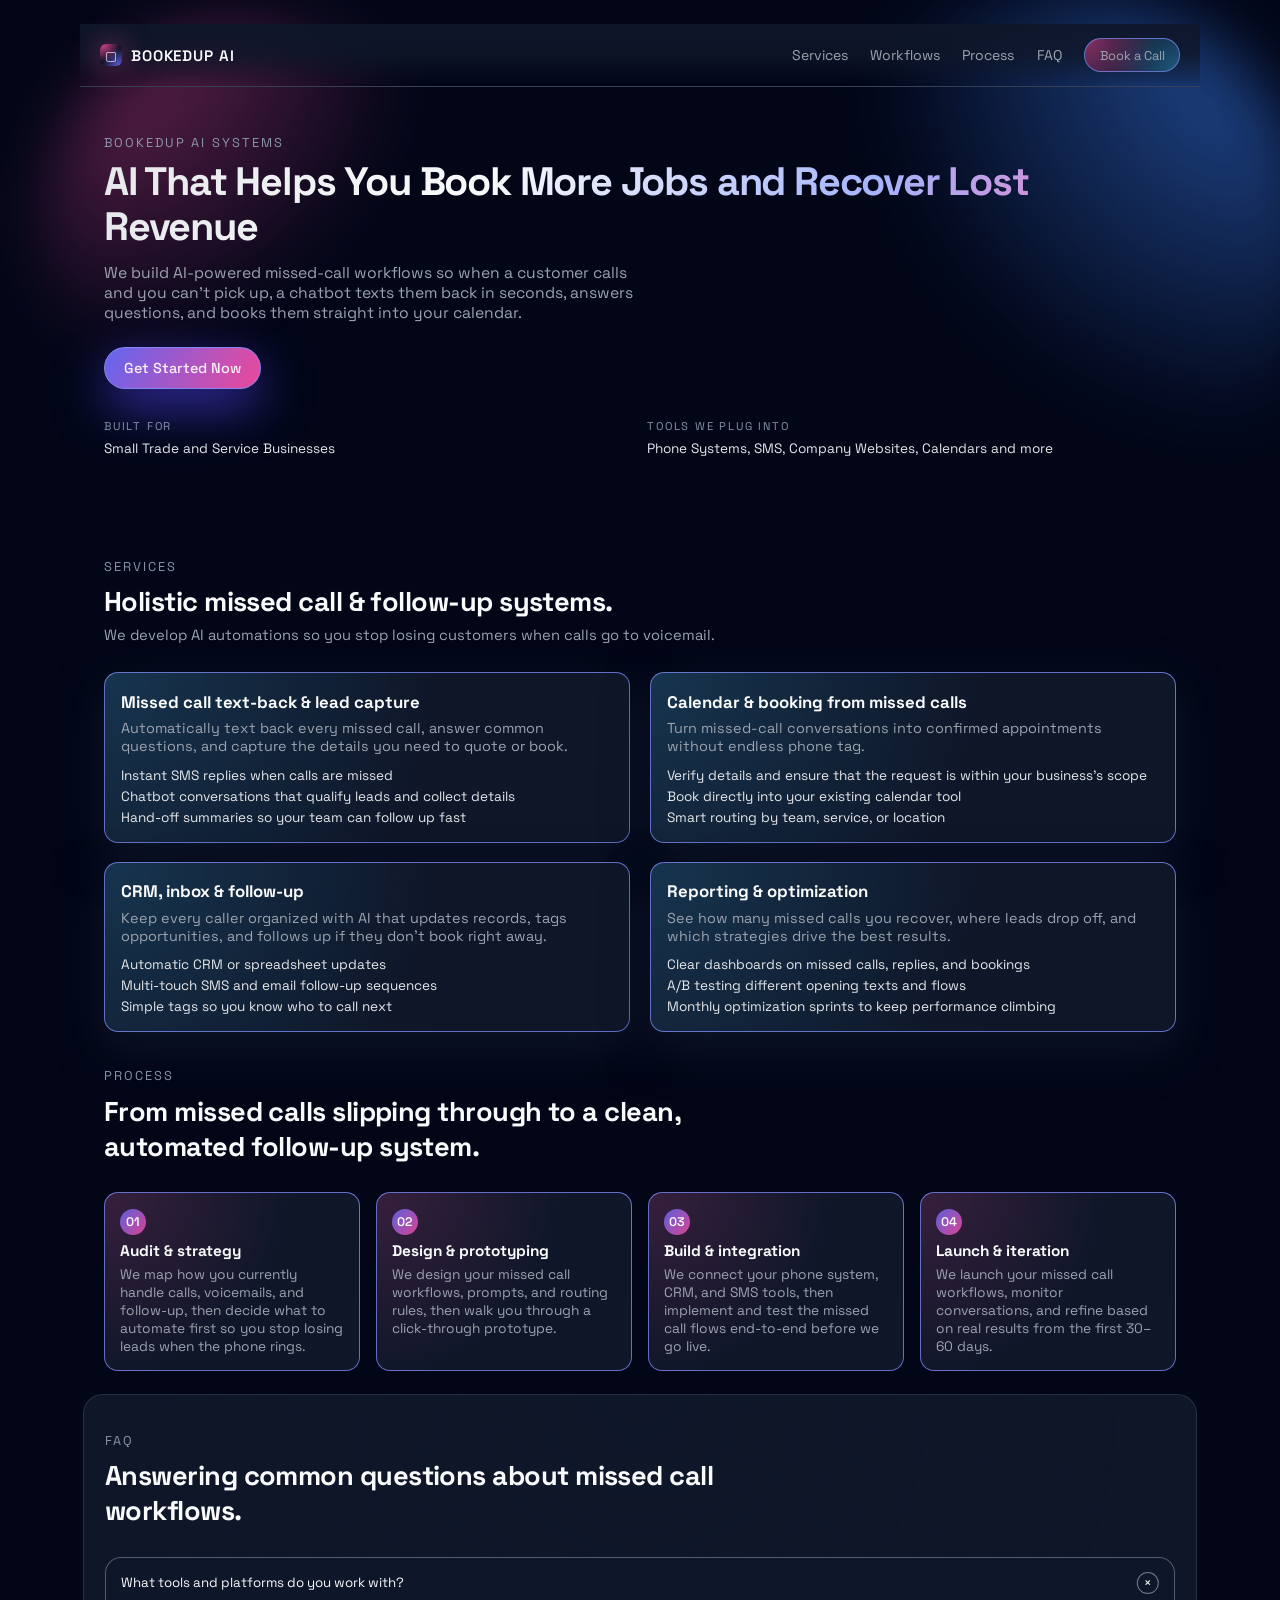
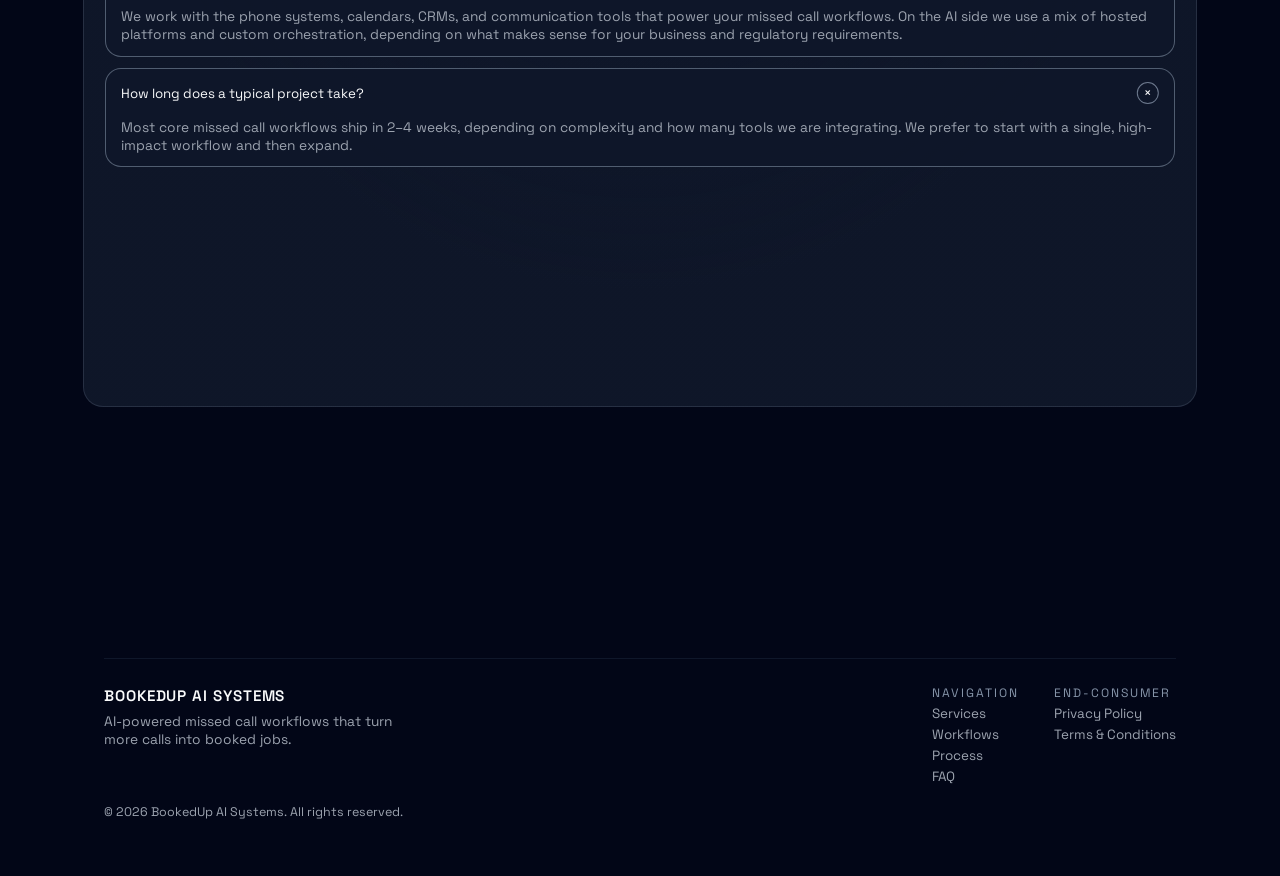
==== index.html @ ad3984df "initial" ====
<!DOCTYPE html>
<html lang="en">
<head>
  <meta charset="UTF-8">
  <title>BookedUp AI Systems | Missed Call Automations for Small Businesses</title>
  <meta name="viewport" content="width=device-width, initial-scale=1.0">
  <meta name="description" content="BookedUp AI Systems builds missed call automations for small businesses. When you miss a call, an AI chatbot texts back in seconds, answers questions, and books the job so you never lose another lead to voicemail.">
  <link rel="preconnect" href="https://fonts.googleapis.com">
  <link rel="preconnect" href="https://fonts.gstatic.com" crossorigin>
  <link href="https://fonts.googleapis.com/css2?family=Space+Grotesk:wght@400;500;600;700&display=swap" rel="stylesheet">
  <link rel="stylesheet" href="styles.css">
  <script src="script.js" defer></script>
</head>
<body>
  <div class="page">
    <header class="site-header">
      <div class="logo">
        <span class="logo-mark">▢</span>
        <span class="logo-text">BookedUp AI</span>
      </div>
      <nav class="site-nav">
        <a href="#services">Services</a>
        <a href="#workflows">Workflows</a>
        <a href="#process">Process</a>
        <a href="#faq">FAQ</a>
        <a href="#contact" class="nav-cta">Book a Call</a>
      </nav>
    </header>

    <main>
      <section class="hero" id="top">
        <div class="hero-bg-orbit orbit-1"></div>
        <div class="hero-bg-orbit orbit-2"></div>
        <div class="hero-content" data-reveal>
          <p class="eyebrow">BookedUp AI Systems</p>
          <h1>AI That Helps You Book More Jobs and Recover Lost Revenue</h1>
          <p class="hero-subtitle">
            We build AI-powered missed-call workflows so when a customer calls and you can't pick up, a chatbot texts them back in seconds, answers questions, and books them straight into your calendar.
          </p>
          <div class="hero-actions">
            <a href="#contact" class="btn primary">Get Started Now</a>
          </div>
          <div class="hero-meta">
            <div>
              <span class="meta-label">Built for</span>
              <span class="meta-value">Small Trade and Service Businesses</span>
            </div>
            <div>
              <span class="meta-label">Tools we plug into</span>
              <span class="meta-value">Phone Systems, SMS, Company Websites, Calendars and more</span>
            </div>
          </div>
        </div>
      </section>

      <section class="section" id="services">
        <div class="section-heading" data-reveal>
          <p class="eyebrow">Services</p>
          <h2>Holistic missed call & follow-up systems.</h2>
          <p class="section-subtitle">
            We develop AI automations so you stop losing customers when calls go to voicemail.
          </p>
        </div>
        <div class="card-grid">
          <article class="card" data-reveal>
            <h3>Missed call text-back & lead capture</h3>
            <p>
              Automatically text back every missed call, answer common questions, and capture the details you need to quote or book.
            </p>
            <ul class="card-list">
              <li>Instant SMS replies when calls are missed</li>
              <li>Chatbot conversations that qualify leads and collect details</li>
              <li>Hand-off summaries so your team can follow up fast</li>
            </ul>
          </article>
          <article class="card" data-reveal>
            <h3>Calendar & booking from missed calls</h3>
            <p>
              Turn missed-call conversations into confirmed appointments without endless phone tag.
            </p>
            <ul class="card-list">
              <li>Verify details and ensure that the request is within your business's scope</li>
              <li>Book directly into your existing calendar tool</li>
              <li>Smart routing by team, service, or location</li>
            </ul>
          </article>
          <article class="card" data-reveal>
            <h3>CRM, inbox & follow-up</h3>
            <p>
              Keep every caller organized with AI that updates records, tags opportunities, and follows up if they don't book right away.
            </p>
            <ul class="card-list">
              <li>Automatic CRM or spreadsheet updates</li>
              <li>Multi-touch SMS and email follow-up sequences</li>
              <li>Simple tags so you know who to call next</li>
            </ul>
          </article>
          <article class="card" data-reveal>
            <h3>Reporting & optimization</h3>
            <p>
              See how many missed calls you recover, where leads drop off, and which strategies drive the best results.
            </p>
            <ul class="card-list">
              <li>Clear dashboards on missed calls, replies, and bookings</li>
              <li>A/B testing different opening texts and flows</li>
              <li>Monthly optimization sprints to keep performance climbing</li>
            </ul>
          </article>
        </div>
      </section>

      <section class="section" id="process">
        <div class="section-heading" data-reveal>
          <p class="eyebrow">Process</p>
          <h2>From missed calls slipping through to a clean, automated follow-up system.</h2>
        </div>
        <div class="timeline">
          <div class="timeline-step" data-reveal>
            <span class="step-number">01</span>
            <h3>Audit & strategy</h3>
            <p>We map how you currently handle calls, voicemails, and follow-up, then decide what to automate first so you stop losing leads when the phone rings.</p>
          </div>
          <div class="timeline-step" data-reveal>
            <span class="step-number">02</span>
            <h3>Design & prototyping</h3>
            <p>We design your missed call workflows, prompts, and routing rules, then walk you through a click-through prototype.</p>
          </div>
          <div class="timeline-step" data-reveal>
            <span class="step-number">03</span>
            <h3>Build & integration</h3>
            <p>We connect your phone system, CRM, and SMS tools, then implement and test the missed call flows end-to-end before we go live.</p>
          </div>
          <div class="timeline-step" data-reveal>
            <span class="step-number">04</span>
            <h3>Launch & iteration</h3>
            <p>We launch your missed call workflows, monitor conversations, and refine based on real results from the first 30–60 days.</p>
          </div>
        </div>
      </section>

      <section class="section section-alt" id="faq">
        <div class="section-heading" data-reveal>
          <p class="eyebrow">FAQ</p>
          <h2>Answering common questions about missed call workflows.</h2>
        </div>
        <div class="faq-list">
          <div class="faq-item open" data-reveal>
            <button class="faq-question">
              <span>What tools and platforms do you work with?</span>
              <span class="faq-toggle">+</span>
            </button>
            <div class="faq-answer">
              <p>We work with the phone systems, calendars, CRMs, and communication tools that power your missed call workflows. On the AI side we use a mix of hosted platforms and custom orchestration, depending on what makes sense for your business and regulatory requirements.</p>
            </div>
          </div>
          <div class="faq-item open" data-reveal>
            <button class="faq-question">
              <span>How long does a typical project take?</span>
              <span class="faq-toggle">+</span>
            </button>
            <div class="faq-answer">
              <p>Most core missed call workflows ship in 2–4 weeks, depending on complexity and how many tools we are integrating. We prefer to start with a single, high-impact workflow and then expand.</p>
            </div>
          </div>
          <div class="faq-item open" data-reveal>
            <button class="faq-question">
              <span>What does pricing look like?</span>
              <span class="faq-toggle">+</span>
            </button>
            <div class="faq-answer">
              <p>An initial development and implementation fee is charged upon succesful implementation. A recurring maintence, support and optimization fee is charged monthly for the life of the workflow.</p>
            </div>
          </div>
          <div class="faq-item open" data-reveal>
            <button class="faq-question">
              <span>Will I be able to monitor the workflows after launch?</span>
              <span class="faq-toggle">+</span>
            </button>
            <div class="faq-answer">
              <p>Yes. We document your missed calls so you can see how much business/income you are recovering.</p>
            </div>
          </div>
        </div>
      </section>

      <section class="section section-contact" id="contact">
        <div class="section-heading" data-reveal>
          <p class="eyebrow">Contact</p>
          <h2>Want missed call workflows for your local business?</h2>
          <p class="section-subtitle">
            Email us at youremail@example.com and we will get back to you to schedule a live demo and discovery call.
          </p>
        </div>
      </section>
    </main>

    <footer class="site-footer">
      <div class="footer-main">
        <div class="footer-brand">
          <span class="logo-text">BookedUp AI Systems</span>
          <p>AI-powered missed call workflows that turn more calls into booked jobs.</p>
        </div>
        <div class="footer-links">
          <div>
            <p class="footer-label">Navigation</p>
            <a href="#services">Services</a>
            <a href="#workflows">Workflows</a>
            <a href="#process">Process</a>
            <a href="#faq">FAQ</a>
          </div>
          <div>
            <p class="footer-label">End-consumer</p>
            <a href="privacy.html">Privacy Policy</a>
            <a href="terms.html">Terms &amp; Conditions</a>
          </div>
        </div>
      </div>
      <div class="footer-bottom">
        <span>© <span id="year"></span> BookedUp AI Systems. All rights reserved.</span>
      </div>
    </footer>
  </div>
</body>
</html>
---- styles.css ----
:root {
  --bg: #050509;
  --bg-elevated: #0c0c16;
  --bg-alt: #0b1020;
  --border-subtle: rgba(148, 163, 184, 0.3);
  --border-soft: rgba(148, 163, 184, 0.18);
  --text: #f9fafb;
  --text-muted: #9ca3af;
  --accent-1: #6366f1;
  --accent-2: #ec4899;
  --accent-3: #22c55e;
  --radius-lg: 20px;
  --radius-md: 14px;
  --radius-pill: 999px;
  --shadow-soft: 0 22px 55px rgba(15, 23, 42, 0.85);
}

* {
  box-sizing: border-box;
  margin: 0;
  padding: 0;
}

html,
body {
  height: 100%;
}

body {
  font-family: "Space Grotesk", system-ui, -apple-system, BlinkMacSystemFont, "Segoe UI", sans-serif;
  background: radial-gradient(circle at top, #020617 0, #020617 35%, #020617 40%, #020617 100%),
    radial-gradient(circle at 10% -10%, rgba(99, 102, 241, 0.5), transparent 55%),
    radial-gradient(circle at 90% -10%, rgba(236, 72, 153, 0.4), transparent 55%),
    #020617;
  color: var(--text);
  -webkit-font-smoothing: antialiased;
  scroll-behavior: smooth;
}

a {
  color: inherit;
  text-decoration: none;
}

img {
  max-width: 100%;
  display: block;
}

button,
input,
textarea {
  font-family: inherit;
}

.page {
  max-width: 1120px;
  margin: 0 auto;
  padding: 1.5rem 1.5rem 3.5rem;
  position: relative;
}

.site-header {
  position: sticky;
  top: 0;
  z-index: 40;
  display: flex;
  align-items: center;
  justify-content: space-between;
  padding: 0.9rem 1.25rem;
  margin: 0 -1.5rem 1.5rem;
  background: linear-gradient(to bottom, rgba(15, 23, 42, 0.96), rgba(15, 23, 42, 0.8), transparent);
  backdrop-filter: blur(18px);
  border-bottom: 1px solid rgba(148, 163, 184, 0.3);
}

.logo {
  display: inline-flex;
  align-items: center;
  gap: 0.55rem;
}

.logo-mark {
  width: 22px;
  height: 22px;
  border-radius: 6px;
  display: inline-flex;
  align-items: center;
  justify-content: center;
  background: radial-gradient(circle at 10% 0, rgba(236, 72, 153, 0.9), transparent 60%),
    radial-gradient(circle at 90% 100%, rgba(99, 102, 241, 0.9), transparent 60%);
  box-shadow: 0 0 28px rgba(236, 72, 153, 0.5);
  color: #e5e7eb;
  font-size: 0.8rem;
}

.logo-text {
  font-weight: 600;
  letter-spacing: 0.06em;
  font-size: 0.95rem;
  text-transform: uppercase;
}

.logo-text span:last-child {
  margin-left: 0.25rem;
  padding: 0.1rem 0.45rem;
  border-radius: 999px;
  background: linear-gradient(90deg, rgba(99, 102, 241, 0.2), rgba(236, 72, 153, 0.25));
  border: 1px solid rgba(129, 140, 248, 0.4);
  font-size: 0.75rem;
}

.site-nav {
  display: flex;
  align-items: center;
  gap: 1.4rem;
  font-size: 0.88rem;
}

.site-nav a {
  position: relative;
  color: var(--text-muted);
  transition: color 0.18s ease;
}

.site-nav a::after {
  content: "";
  position: absolute;
  inset-inline: 0;
  bottom: -0.35rem;
  height: 1px;
  transform: scaleX(0);
  transform-origin: center;
  background: linear-gradient(90deg, var(--accent-1), var(--accent-2));
  transition: transform 0.18s ease;
}

.site-nav a:hover {
  color: var(--text);
}

.site-nav a:hover::after {
  transform: scaleX(1);
}

.nav-cta {
  padding: 0.45rem 0.9rem;
  border-radius: 999px;
  border: 1px solid rgba(129, 140, 248, 0.7);
  background: radial-gradient(circle at 0 0, rgba(236, 72, 153, 0.55), transparent 70%),
    radial-gradient(circle at 100% 100%, rgba(56, 189, 248, 0.4), transparent 70%),
    rgba(15, 23, 42, 0.8);
  color: #f9fafb;
  font-size: 0.8rem;
}

.hero {
  position: relative;
  display: grid;
  grid-template-columns: minmax(0, 1fr);
  gap: 2.4rem;
  padding: 1.4rem 1.25rem 2.5rem;
  margin: 0 -1.25rem 1.5rem;
}

.hero-bg-orbit {
  position: absolute;
  border-radius: 999px;
  filter: blur(32px);
  opacity: 0.8;
  z-index: -1;
}

.orbit-1 {
  width: 420px;
  height: 420px;
  top: -90px;
  left: -40px;
  background: radial-gradient(circle at 10% 0, rgba(236, 72, 153, 0.6), transparent 60%);
}

.orbit-2 {
  width: 520px;
  height: 520px;
  top: -120px;
  right: -120px;
  background: radial-gradient(circle at 90% 10%, rgba(59, 130, 246, 0.7), transparent 60%);
}

.hero-content {
  align-self: center;
  max-width: 100%;
}

.eyebrow {
  font-size: 0.8rem;
  text-transform: uppercase;
  letter-spacing: 0.16em;
  color: rgba(148, 163, 184, 0.9);
  margin-bottom: 0.6rem;
}

.hero h1 {
  font-size: clamp(2.35rem, 3.1vw, 3.1rem);
  line-height: 1.12;
  margin-bottom: 0.9rem;
  letter-spacing: -0.03em;
  background: linear-gradient(120deg, #e5e7eb, #f9fafb 35%, #a5b4fc 70%, #f472b6 100%);
  -webkit-background-clip: text;
  background-clip: text;
  color: transparent;
}

.hero-subtitle {
  font-size: 0.98rem;
  color: var(--text-muted);
  max-width: 34rem;
}

.hero-actions {
  display: flex;
  flex-wrap: wrap;
  gap: 0.9rem;
  margin: 1.45rem 0 1.3rem;
}

.btn {
  display: inline-flex;
  align-items: center;
  justify-content: center;
  padding: 0.7rem 1.2rem;
  border-radius: var(--radius-pill);
  border: 1px solid transparent;
  font-size: 0.9rem;
  font-weight: 500;
  cursor: pointer;
  transition: transform 0.12s ease, box-shadow 0.12s ease, background 0.18s ease, border-color 0.18s ease, color 0.18s ease;
}

.btn.primary {
  background: linear-gradient(120deg, var(--accent-1), var(--accent-2));
  border-color: rgba(129, 140, 248, 0.9);
  box-shadow: 0 18px 50px rgba(67, 56, 202, 0.8);
  color: #fdf2f8;
}

.btn.ghost {
  background: linear-gradient(120deg, rgba(15, 23, 42, 0.95), rgba(15, 23, 42, 0.9));
  border-color: rgba(148, 163, 184, 0.45);
  color: #e5e7eb;
}

.btn.full-width {
  width: 100%;
}

.btn:hover {
  transform: translateY(-1px) scale(1.01);
  box-shadow: 0 20px 55px rgba(15, 23, 42, 0.95);
}

.hero-meta {
  display: grid;
  grid-template-columns: repeat(2, minmax(0, 1fr));
  gap: 0.9rem;
  padding-top: 0.6rem;
}

.meta-label {
  display: block;
  font-size: 0.7rem;
  color: rgba(148, 163, 184, 0.9);
  text-transform: uppercase;
  letter-spacing: 0.16em;
  margin-bottom: 0.25rem;
}

.meta-value {
  font-size: 0.85rem;
  color: #e5e7eb;
}

.hero-panel {
  align-self: stretch;
  display: flex;
}

.panel-card {
  border-radius: var(--radius-lg);
  border: 1px solid var(--border-subtle);
  background: radial-gradient(circle at 0 0, rgba(99, 102, 241, 0.16), transparent 60%),
    radial-gradient(circle at 100% 100%, rgba(236, 72, 153, 0.16), transparent 60%),
    rgba(15, 23, 42, 0.98);
  box-shadow: var(--shadow-soft);
  padding: 1.1rem 1rem 1rem;
  width: 100%;
  display: flex;
  flex-direction: column;
  gap: 0.8rem;
}

.panel-header {
  display: flex;
  align-items: center;
  justify-content: space-between;
  gap: 0.8rem;
  font-size: 0.78rem;
  color: var(--text-muted);
}

.status-dot {
  width: 9px;
  height: 9px;
  border-radius: 999px;
  background: radial-gradient(circle at 30% 0, #a3e635, #22c55e);
  box-shadow: 0 0 14px rgba(22, 163, 74, 0.9);
}

.status-pill {
  padding: 0.2rem 0.7rem;
  border-radius: 999px;
  border: 1px solid rgba(148, 163, 184, 0.55);
  background: rgba(15, 23, 42, 0.9);
  color: #e5e7eb;
}

.panel-body {
  padding: 0.85rem 0.65rem 0.75rem;
  border-radius: var(--radius-md);
  border: 1px solid rgba(148, 163, 184, 0.35);
  background: radial-gradient(circle at 10% 0, rgba(30, 64, 175, 0.5), transparent 60%),
    linear-gradient(135deg, rgba(15, 23, 42, 0.96), rgba(15, 23, 42, 0.93));
}

.flow-step {
  padding: 0.45rem 0.5rem;
  border-radius: 0.85rem;
  background: rgba(15, 23, 42, 0.9);
  border: 1px solid rgba(148, 163, 184, 0.35);
}

.flow-label {
  display: block;
  font-size: 0.8rem;
  font-weight: 500;
}

.flow-desc {
  font-size: 0.78rem;
  color: var(--text-muted);
}

.flow-arrow {
  height: 18px;
  border-left: 1px dashed rgba(148, 163, 184, 0.6);
  margin: 0.2rem 0.9rem;
}

.panel-footer {
  display: grid;
  grid-template-columns: repeat(3, minmax(0, 1fr));
  gap: 0.6rem;
  padding-top: 0.3rem;
}

.metric-value {
  display: block;
  font-size: 0.95rem;
  font-weight: 600;
}

.metric-label {
  font-size: 0.72rem;
  color: var(--text-muted);
}

.section {
  padding: 2.2rem 0 0;
}

.section-alt {
  margin-top: 1.4rem;
  padding: 2.3rem 1.3rem 2.2rem;
  margin-inline: -1.3rem;
  border-radius: var(--radius-lg);
  border: 1px solid var(--border-soft);
  background: radial-gradient(circle at top, rgba(15, 23, 42, 0.6), transparent 60%),
    linear-gradient(120deg, rgba(15, 23, 42, 0.96), rgba(15, 23, 42, 0.96));
}

.section-heading {
  max-width: 620px;
  margin-bottom: 1.8rem;
}

.section-heading h2 {
  font-size: 1.7rem;
  margin-bottom: 0.4rem;
  letter-spacing: -0.02em;
}

.section-subtitle {
  font-size: 0.92rem;
  color: var(--text-muted);
}

.card-grid {
  display: grid;
  grid-template-columns: repeat(2, minmax(0, 1fr));
  gap: 1.2rem;
}

.card {
  padding: 1.1rem 1rem 1rem;
  border-radius: var(--radius-md);
  border: 1px solid var(--border-soft);
  background: radial-gradient(circle at 0 0, rgba(56, 189, 248, 0.18), transparent 60%),
    linear-gradient(145deg, rgba(15, 23, 42, 0.98), rgba(15, 23, 42, 0.96));
  box-shadow: 0 16px 45px rgba(15, 23, 42, 0.9);
}

.card h3 {
  font-size: 1.05rem;
  margin-bottom: 0.4rem;
}

.card p {
  font-size: 0.9rem;
  color: var(--text-muted);
  margin-bottom: 0.7rem;
}

.card-list {
  list-style: none;
  font-size: 0.85rem;
  color: #e5e7eb;
}

.card-list li + li {
  margin-top: 0.25rem;
}

.workflow-grid {
  display: grid;
  grid-template-columns: repeat(3, minmax(0, 1fr));
  gap: 1.2rem;
}

.workflow {
  padding: 1rem 0.95rem 0.95rem;
  border-radius: var(--radius-md);
  border: 1px solid var(--border-soft);
  background: linear-gradient(140deg, rgba(15, 23, 42, 0.98), rgba(15, 23, 42, 0.96));
}

.workflow h3 {
  font-size: 1rem;
  margin-bottom: 0.3rem;
}

.workflow-tagline {
  font-size: 0.8rem;
  color: var(--text-muted);
  margin-bottom: 0.6rem;
}

.workflow-steps {
  list-style: none;
  font-size: 0.85rem;
  color: #e5e7eb;
}

.workflow-steps li + li {
  margin-top: 0.35rem;
}

.timeline {
  display: grid;
  grid-template-columns: repeat(4, minmax(0, 1fr));
  gap: 1rem;
}

.timeline-step {
  padding: 1rem 0.95rem 0.95rem;
  border-radius: var(--radius-md);
  border: 1px solid var(--border-soft);
  background: radial-gradient(circle at 0 0, rgba(236, 72, 153, 0.18), transparent 60%),
    linear-gradient(140deg, rgba(15, 23, 42, 0.98), rgba(15, 23, 42, 0.96));
}

.step-number {
  display: inline-flex;
  align-items: center;
  justify-content: center;
  width: 1.6rem;
  height: 1.6rem;
  border-radius: 999px;
  background: linear-gradient(130deg, rgba(99, 102, 241, 0.9), rgba(236, 72, 153, 0.9));
  font-size: 0.78rem;
  font-weight: 600;
  margin-bottom: 0.4rem;
}

.timeline-step h3 {
  font-size: 0.96rem;
  margin-bottom: 0.3rem;
}

.timeline-step p {
  font-size: 0.86rem;
  color: var(--text-muted);
}

.faq-list {
  display: flex;
  flex-direction: column;
  gap: 0.7rem;
}

.faq-item {
  border-radius: 1rem;
  border: 1px solid rgba(148, 163, 184, 0.5);
  background: rgba(15, 23, 42, 0.9);
  overflow: hidden;
}

.faq-question {
  width: 100%;
  padding: 0.85rem 0.95rem;
  background: transparent;
  border: none;
  display: flex;
  align-items: center;
  justify-content: space-between;
  gap: 0.6rem;
  color: inherit;
  cursor: pointer;
}

.faq-toggle {
  display: inline-flex;
  align-items: center;
  justify-content: center;
  width: 1.35rem;
  height: 1.35rem;
  border-radius: 999px;
  border: 1px solid rgba(148, 163, 184, 0.7);
  font-size: 0.9rem;
}

.faq-answer {
  padding: 0 0.95rem 0.8rem;
  font-size: 0.86rem;
  color: var(--text-muted);
  max-height: 0;
  overflow: hidden;
  transition: max-height 0.28s ease;
}

.faq-item.open .faq-answer {
  max-height: 240px;
}

.faq-item.open .faq-toggle {
  transform: rotate(45deg);
}

.section-contact {
  margin-top: 1.8rem;
}

.contact-layout {
  display: grid;
  grid-template-columns: minmax(0, 1.3fr) minmax(0, 1fr);
  gap: 1.2rem;
}

.contact-form {
  padding: 1.05rem 1rem 1.1rem;
  border-radius: var(--radius-md);
  border: 1px solid var(--border-soft);
  background: linear-gradient(135deg, rgba(15, 23, 42, 0.98), rgba(15, 23, 42, 0.96));
  box-shadow: 0 18px 50px rgba(15, 23, 42, 0.9);
}

.field-row {
  display: flex;
  gap: 0.8rem;
}

.field {
  flex: 1;
  margin-bottom: 0.8rem;
}

.field label {
  display: block;
  font-size: 0.78rem;
  color: rgba(148, 163, 184, 0.95);
  margin-bottom: 0.25rem;
}

.field input,
.field textarea {
  width: 100%;
  padding: 0.55rem 0.7rem;
  border-radius: 0.7rem;
  border: 1px solid rgba(31, 41, 55, 0.9);
  background: rgba(15, 23, 42, 0.9);
  color: var(--text);
  font-size: 0.86rem;
  outline: none;
}

.field input:focus,
.field textarea:focus {
  border-color: rgba(129, 140, 248, 0.9);
  box-shadow: 0 0 0 1px rgba(129, 140, 248, 0.8);
}

.field textarea {
  resize: vertical;
  min-height: 120px;
}

.contact-aside {
  display: flex;
  flex-direction: column;
  gap: 0.9rem;
}

.contact-meta {
  padding: 0.9rem 0.9rem 0.9rem;
  border-radius: var(--radius-md);
  border: 1px solid var(--border-soft);
  background: linear-gradient(135deg, rgba(15, 23, 42, 0.97), rgba(15, 23, 42, 0.96));
}

.contact-meta.secondary {
  background: linear-gradient(135deg, rgba(15, 23, 42, 0.97), rgba(17, 24, 39, 0.98));
}

.contact-meta h3 {
  font-size: 0.98rem;
  margin-bottom: 0.4rem;
}

.contact-meta p {
  font-size: 0.86rem;
  color: var(--text-muted);
  margin-bottom: 0.6rem;
}

.contact-list {
  list-style: none;
  font-size: 0.86rem;
  color: #e5e7eb;
}

.contact-list li + li {
  margin-top: 0.25rem;
}

.site-footer {
  margin-top: 3rem;
  border-top: 1px solid rgba(15, 23, 42, 1);
  padding-top: 1.6rem;
}

.footer-main {
  display: flex;
  justify-content: space-between;
  gap: 1.8rem;
  margin-bottom: 1.2rem;
}

.footer-brand {
  max-width: 320px;
}

.footer-brand p {
  margin-top: 0.4rem;
  font-size: 0.86rem;
  color: var(--text-muted);
}

.footer-links {
  display: flex;
  gap: 2.2rem;
  font-size: 0.84rem;
}

.footer-links a {
  display: block;
  margin-top: 0.25rem;
  color: var(--text-muted);
}

.footer-label {
  font-size: 0.76rem;
  text-transform: uppercase;
  letter-spacing: 0.16em;
  color: rgba(148, 163, 184, 0.9);
}

.footer-bottom {
  font-size: 0.78rem;
  color: var(--text-muted);
}

[data-reveal] {
  opacity: 0;
  transform: translateY(24px);
  transition: opacity 0.7s ease, transform 0.7s ease, box-shadow 0.25s ease, border-color 0.25s ease;
}

[data-reveal].visible {
  opacity: 1;
  transform: translateY(0);
}

.card.visible,
.workflow.visible,
.timeline-step.visible,
.panel-card.visible,
.contact-form.visible,
.contact-meta.visible {
  border-color: rgba(129, 140, 248, 0.75);
}

:focus-visible {
  outline: 2px solid rgba(129, 140, 248, 0.9);
  outline-offset: 2px;
}

@media (max-width: 960px) {
  .site-header {
    gap: 0.9rem;
  }

  .site-nav {
    gap: 1rem;
    font-size: 0.8rem;
  }

  .hero {
    grid-template-columns: minmax(0, 1fr);
    margin-top: 0.3rem;
  }

  .hero-panel {
    order: -1;
  }

  .panel-card {
    max-width: 420px;
    margin-inline: auto;
  }

  .workflow-grid {
    grid-template-columns: repeat(2, minmax(0, 1fr));
  }

  .timeline {
    grid-template-columns: repeat(2, minmax(0, 1fr));
  }

  .contact-layout {
    grid-template-columns: minmax(0, 1.2fr) minmax(0, 1fr);
  }
}

@media (max-width: 720px) {
  .page {
    padding-inline: 1.1rem;
  }

  .site-header {
    padding-inline: 1.1rem;
  }

  .site-nav {
    display: none;
  }

  .hero {
    padding-inline: 0.3rem;
    margin-inline: -0.3rem;
  }

  .hero-meta {
    grid-template-columns: minmax(0, 1fr);
  }

  .section-alt {
    margin-inline: -1.1rem;
  }

  .card-grid {
    grid-template-columns: minmax(0, 1fr);
  }

  .workflow-grid {
    grid-template-columns: minmax(0, 1fr);
  }

  .timeline {
    grid-template-columns: minmax(0, 1fr);
  }

  .contact-layout {
    grid-template-columns: minmax(0, 1fr);
  }

  .field-row {
    flex-direction: column;
  }

  .footer-main {
    flex-direction: column;
  }

  .footer-links {
    gap: 1.8rem;
  }
}
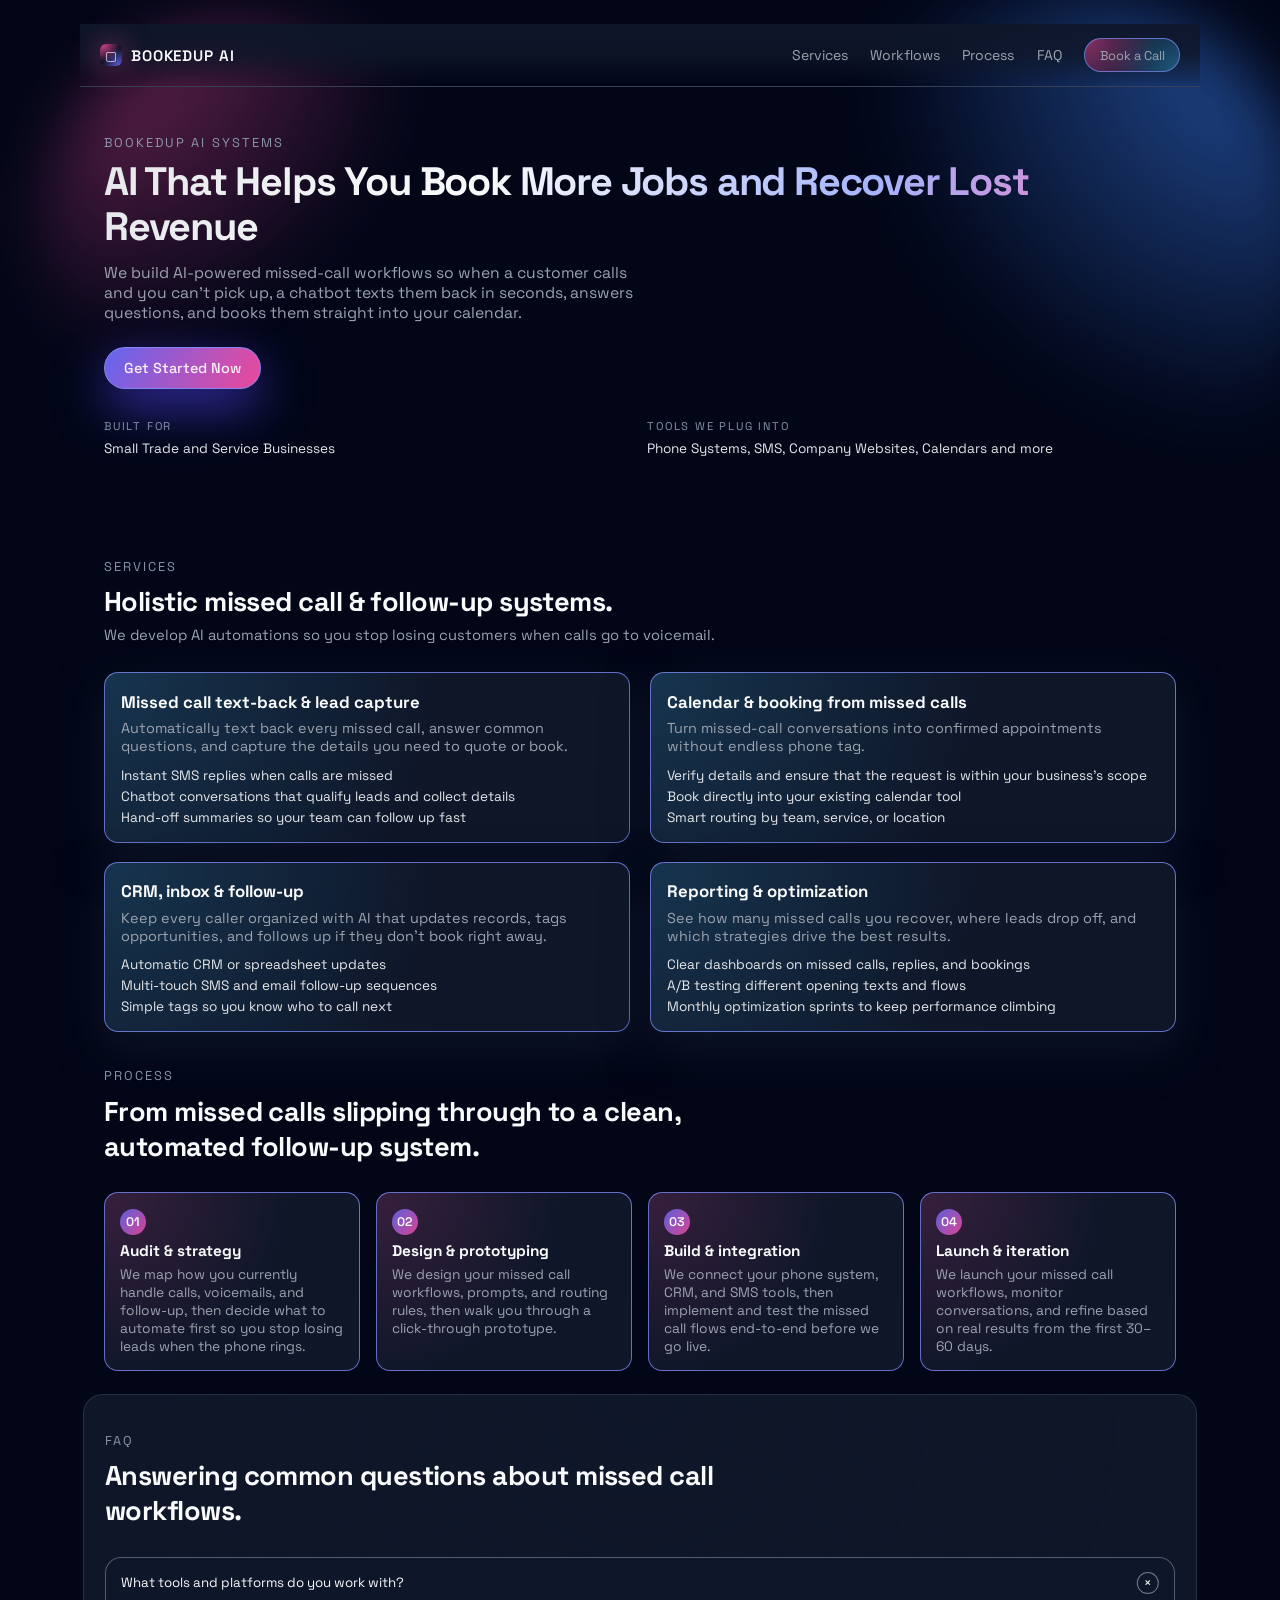
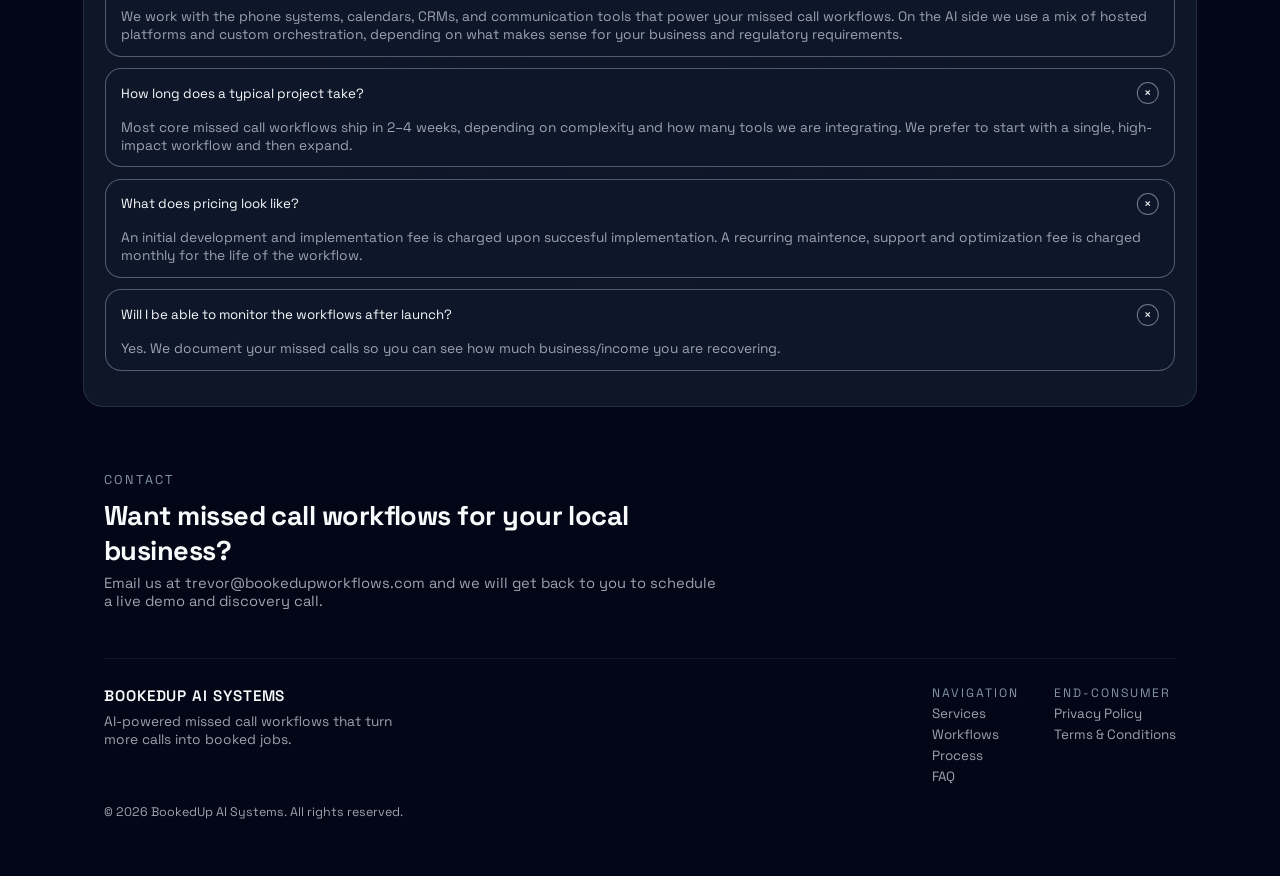
==== commit 46c90ffd: "updated email again" ====
--- a/index.html
+++ b/index.html
@@ -188,7 +188,7 @@
           <p class="eyebrow">Contact</p>
           <h2>Want missed call workflows for your local business?</h2>
           <p class="section-subtitle">
-            Email us at youremail@example.com and we will get back to you to schedule a live demo and discovery call.
+            Email us at trevor@bookedupworkflows.com and we will get back to you to schedule a live demo and discovery call.
           </p>
         </div>
       </section>
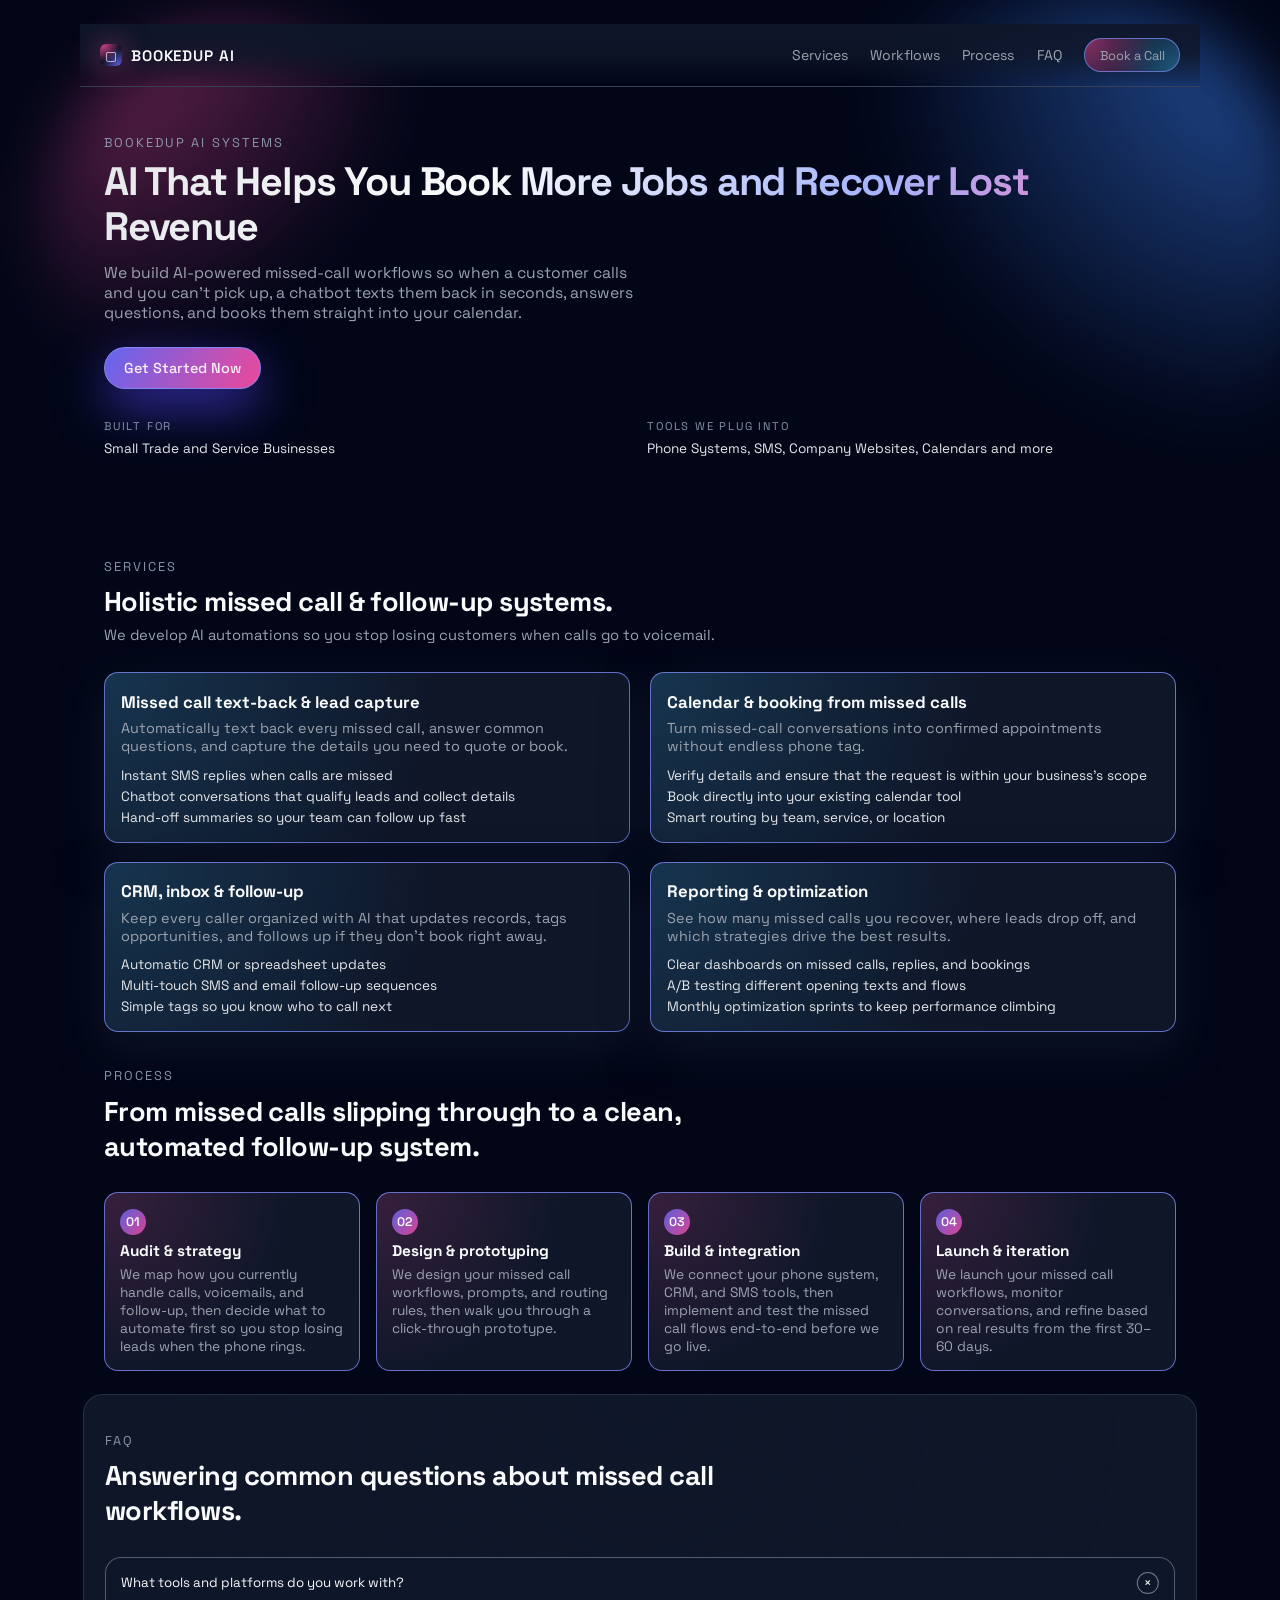
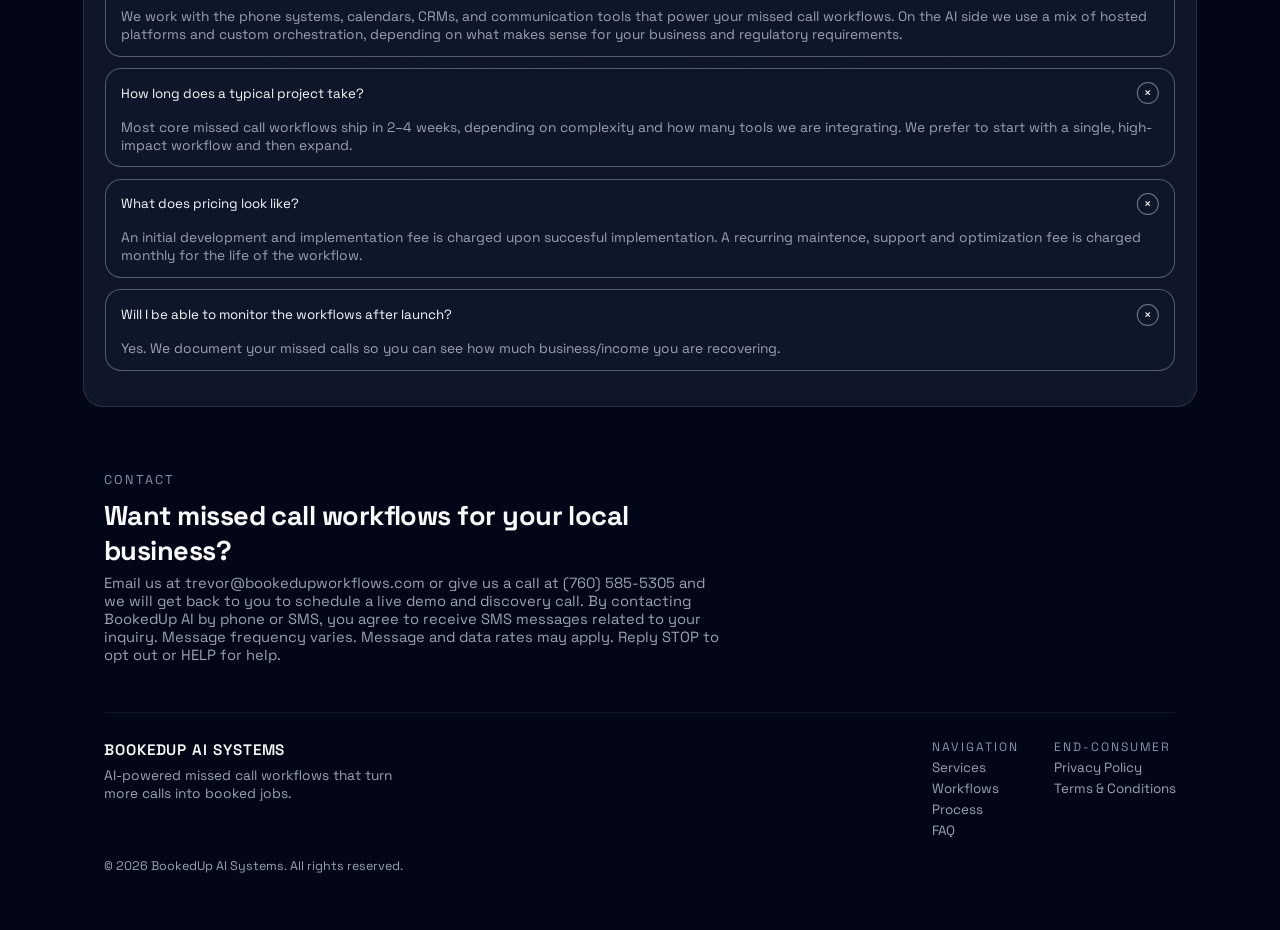
==== commit e8684025: "display policy in contact section" ====
--- a/index.html
+++ b/index.html
@@ -188,7 +188,9 @@
           <p class="eyebrow">Contact</p>
           <h2>Want missed call workflows for your local business?</h2>
           <p class="section-subtitle">
-            Email us at trevor@bookedupworkflows.com and we will get back to you to schedule a live demo and discovery call.
+            Email us at trevor@bookedupworkflows.com or give us a call at (760) 585-5305 and we will get back to you to schedule a live demo and discovery call.
+            
+            By contacting BookedUp AI by phone or SMS, you agree to receive SMS messages related to your inquiry. Message frequency varies. Message and data rates may apply. Reply STOP to opt out or HELP for help.
           </p>
         </div>
       </section>
